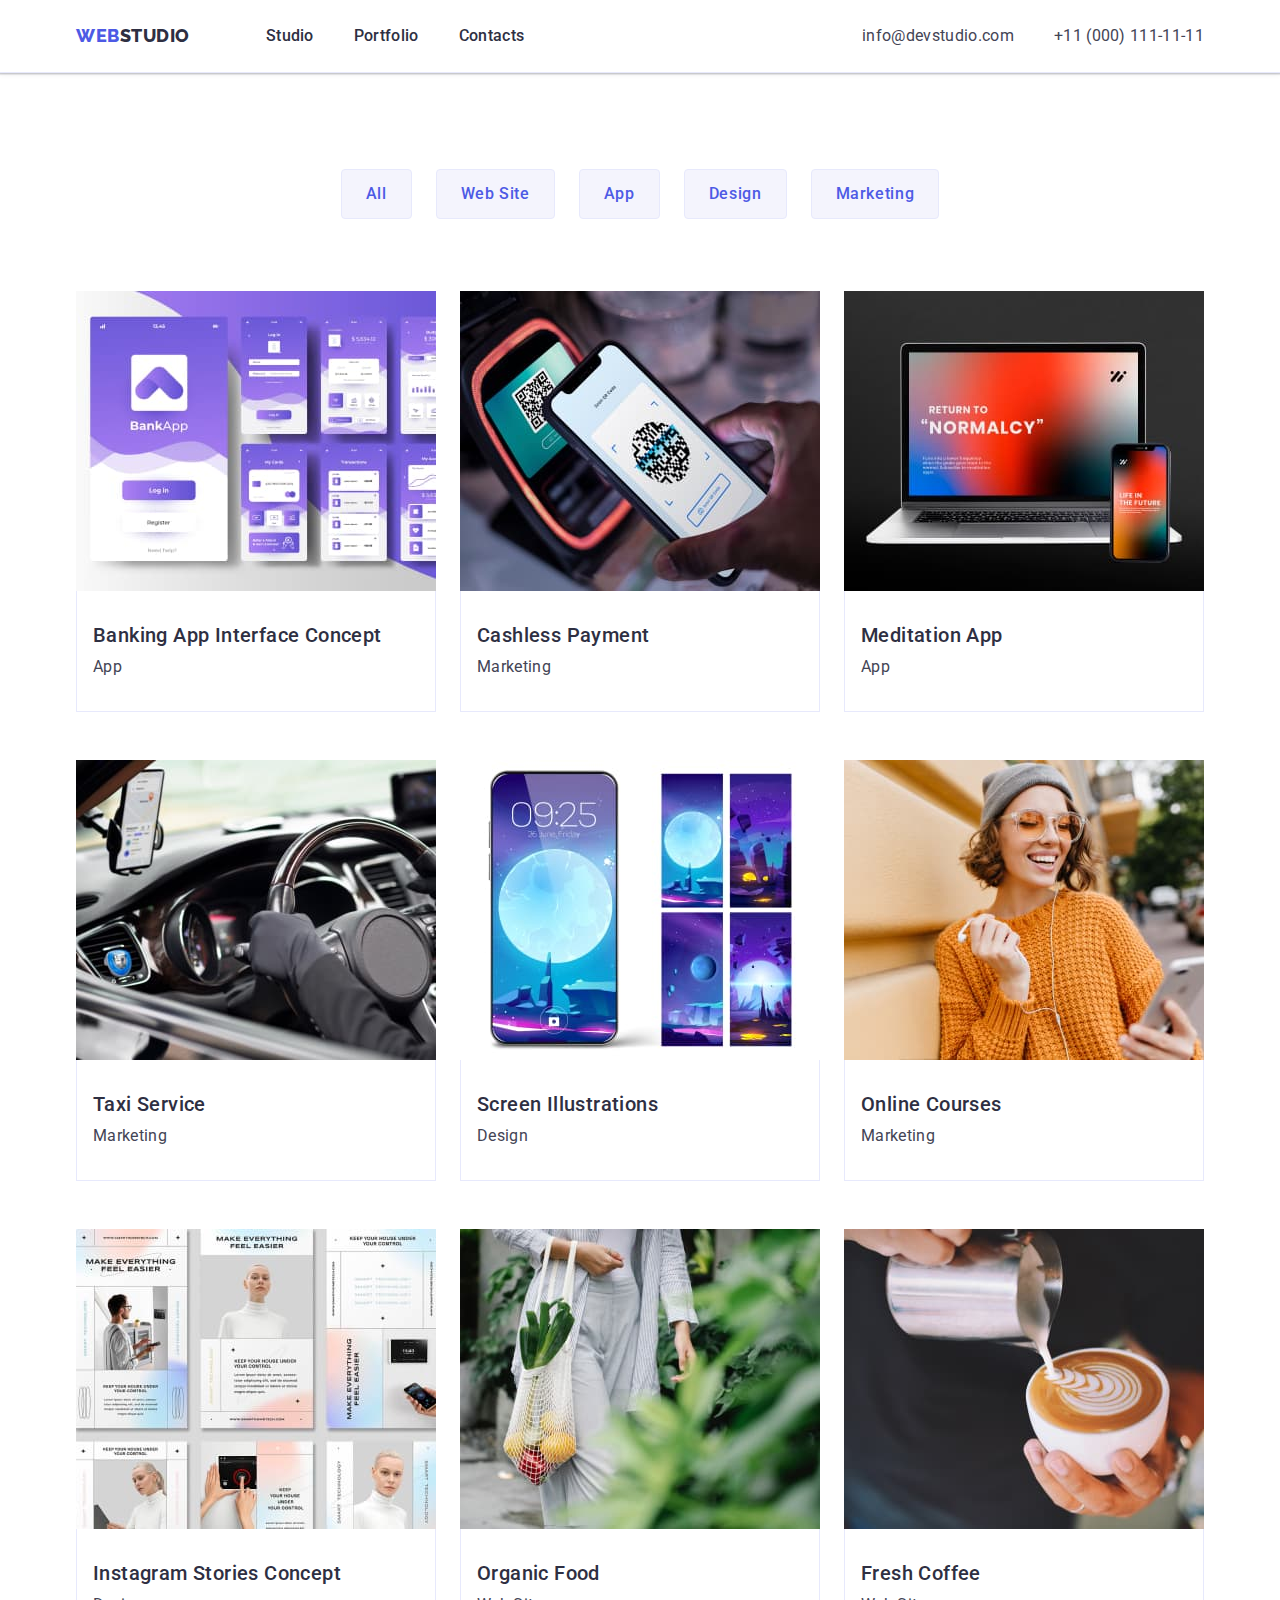
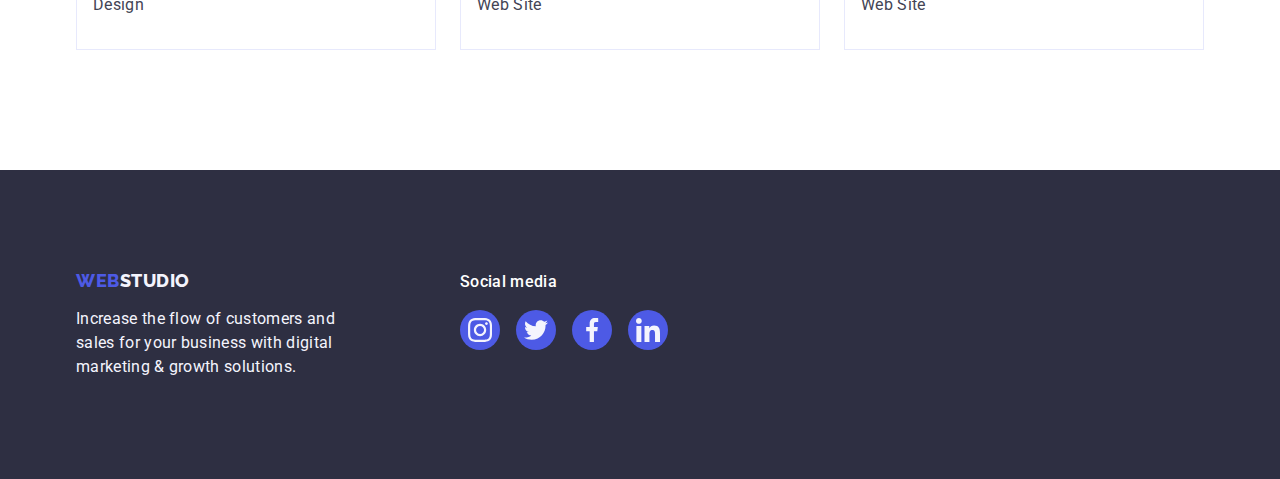
==== portfolio.html @ ec5e8181 "Initial commit" ====
<!DOCTYPE html>
<html lang="en">
  <head>
    <meta charset="UTF-8" />
    <meta name="viewport" content="width=device-width, initial-scale=1.0" />
    <title>Document</title>
    <link rel="preconnect" href="https://fonts.googleapis.com" />
    <link rel="preconnect" href="https://fonts.gstatic.com" crossorigin />
    <link
      href="https://fonts.googleapis.com/css2?family=Raleway:wght@800&family=Roboto:wght@400;500;700&display=swap"
      rel="stylesheet"
    />
    <link
      rel="stylesheet"
      href="https://cdn.jsdelivr.net/npm/modern-normalize@2.0.0/modern-normalize.min.css"
    />
    <link rel="stylesheet" href="./css/styles.css" />
  </head>
  <body>
    <!-- HEADER -->

    <header class="header">
      <div class="container header-div">
        <nav class="header-nav">
          <a class="logo link" href="./index.html"
            >Web<span class="logo-accent">Studio</span></a
          >
          <ul class="header-nav-menu list">
            <li class="header-item">
              <a class="nav-link link" href="./index.html">Studio</a>
            </li>
            <li class="header-item">
              <a class="nav-link link" href="./portfolio.html">Portfolio</a>
            </li>
            <li class="header-item">
              <a class="nav-link link" href="">Contacts</a>
            </li>
          </ul>
        </nav>
        <address class="header-adress">
          <ul class="adress-menu list">
            <li class="adress-item">
              <a class="adress-link link" href="mailto:info@devstudio.com"
                >info@devstudio.com</a
              >
            </li>
            <li class="adress-item">
              <a class="adress-link link" href="tel:+110001111111"
                >+11 (000) 111-11-11</a
              >
            </li>
          </ul>
        </address>
      </div>
    </header>

    <main>
      <section class="section-portfolio">
        <div class="container">
          <h1 class="visually-hidden">portfolio</h1>
          <ul class="portfolio-menu list">
            <li class="portfolio-item">
              <button type="button" class="portfolio-button">All</button>
            </li>
            <li class="portfolio-item">
              <button type="button" class="portfolio-button">Web Site</button>
            </li>
            <li class="portfolio-item">
              <button type="button" class="portfolio-button">App</button>
            </li>
            <li class="portfolio-item">
              <button type="button" class="portfolio-button">Design</button>
            </li>
            <li class="portfolio-item">
              <button type="button" class="portfolio-button">Marketing</button>
            </li>
          </ul>

          <ul class="portfolio-card-menu list">
            <li class="portfolio-card-item">
              <a class="portfolio-card-link link" href="">
                <img
                  src="./images/portfolio/one.jpg"
                  alt="App"
                  width="360"
                  height="300"
                />
                <div class="card-container">
                  <h2 class="portfolio-title">Banking App Interface Concept</h2>
                  <p class="portfolio-text">App</p>
                </div>
              </a>
            </li>
            <li class="portfolio-card-item">
              <a class="portfolio-card-link link" href="">
                <img
                  src="./images/portfolio/two.jpg"
                  alt="Marketing"
                  width="360"
                  height="300"
                />
                <div class="card-container">
                  <h2 class="portfolio-title">Cashless Payment</h2>
                  <p class="portfolio-text">Marketing</p>
                </div>
              </a>
            </li>
            <li class="portfolio-card-item">
              <a class="portfolio-card-link link" href="">
                <img
                  src="./images/portfolio/three.jpg"
                  alt="App"
                  width="360"
                  height="300"
                />
                <div class="card-container">
                  <h2 class="portfolio-title">Meditation App</h2>
                  <p class="portfolio-text">App</p>
                </div>
              </a>
            </li>
            <li class="portfolio-card-item">
              <a class="portfolio-card-link link" href="">
                <img
                  src="./images/portfolio/four.jpg"
                  alt="Marketing"
                  width="360"
                  height="300"
                />
                <div class="card-container">
                  <h2 class="portfolio-title">Taxi Service</h2>
                  <p class="portfolio-text">Marketing</p>
                </div>
              </a>
            </li>
            <li class="portfolio-card-item">
              <a class="portfolio-card-link link" href="">
                <img
                  src="./images/portfolio/five.jpg"
                  alt="Design"
                  width="360"
                  height="300"
                />
                <div class="card-container">
                  <h2 class="portfolio-title">Screen Illustrations</h2>
                  <p class="portfolio-text">Design</p>
                </div>
              </a>
            </li>
            <li class="portfolio-card-item">
              <a class="portfolio-card-link link" href="">
                <img
                  src="./images/portfolio/six.jpg"
                  alt="Marketing"
                  width="360"
                  height="300"
                />
                <div class="card-container">
                  <h2 class="portfolio-title">Online Courses</h2>
                  <p class="portfolio-text">Marketing</p>
                </div>
              </a>
            </li>
            <li class="portfolio-card-item">
              <a class="portfolio-card-link link" href="">
                <img
                  src="./images/portfolio/seven.jpg"
                  alt="Design"
                  width="360"
                  height="300"
                />
                <div class="card-container">
                  <h2 class="portfolio-title">Instagram Stories Concept</h2>
                  <p class="portfolio-text">Design</p>
                </div>
              </a>
            </li>
            <li class="portfolio-card-item">
              <a class="portfolio-card-link link" href="">
                <img
                  src="./images/portfolio/eight.jpg"
                  alt="Web Site"
                  width="360"
                  height="300"
                />
                <div class="card-container">
                  <h2 class="portfolio-title">Organic Food</h2>
                  <p class="portfolio-text">Web Site</p>
                </div>
              </a>
            </li>
            <li class="portfolio-card-item">
              <a class="portfolio-card-link link" href="">
                <img
                  src="./images/portfolio/nine.jpg"
                  alt="Web Site"
                  width="360"
                  height="300"
                />
                <div class="card-container">
                  <h2 class="portfolio-title">Fresh Coffee</h2>
                  <p class="portfolio-text">Web Site</p>
                </div>
              </a>
            </li>
          </ul>
        </div>
      </section>
    </main>

    <!-- FOOTER -->

    <footer class="footer">
      <div class="container centered">
        <div class="footer-wrapper-left">
          <a class="footer-logo link" href="./index.html"
            >Web<span class="footer-logo-accent">Studio</span></a
          >
          <p class="footer-text">
            Increase the flow of customers and sales for your business with
            digital marketing & growth solutions.
          </p>
        </div>
        <div class="footer-wrapper-right">
          <p class="footer-socials-text">Social media</p>
          <ul class="footer-socials-menu list">
            <li class="footer-socials-item">
              <a class="footer-socials-link" href="">
                <svg class="footer-socials-icon" width="24" height="24">
                  <use href="./images/icons.svg#icon-instagram"></use>
                </svg>
              </a>
            </li>
            <li class="footer-socials-item">
              <a class="footer-socials-link" href="">
                <svg class="footer-socials-icon" width="24" height="24">
                  <use href="./images/icons.svg#icon-twitter"></use>
                </svg>
              </a>
            </li>
            <li class="footer-socials-item">
              <a class="footer-socials-link" href="">
                <svg class="footer-socials-icon" width="24" height="24">
                  <use href="./images/icons.svg#icon-facebook"></use>
                </svg>
              </a>
            </li>
            <li class="footer-socials-item">
              <a class="footer-socials-link" href="">
                <svg class="footer-socials-icon" width="24" height="24">
                  <use href="./images/icons.svg#icon-linkedin"></use>
                </svg>
              </a>
            </li>
          </ul>
        </div>
      </div>
    </footer>
  </body>
</html>
---- css/styles.css ----
:root {
  --navyblue-color-titles: #2e2f42;
  --slate-color-text: #434455;
  --white-color: #ffffff;
  --primary-accent-color: #4d5ae5;
  --secundary-accent-color: #f4f4fd;
}

body {
  font-family: "Roboto", sans-serif;
  color: var(--slate-color-text);
  background-color: var(--white-color);
}

/* UTILITIES */

h1,
h2,
h3,
p {
  margin-top: 0;
  margin-bottom: 0;
}

ul,
ol {
  margin-top: 0;
  margin-bottom: 0;
  padding-left: 0;
}

img {
  display: block;
}

button {
  cursor: pointer;
}

.list {
  list-style: none;
}

.link {
  text-decoration: none;
}

.container {
  width: 1158px;
  margin-left: auto;
  margin-right: auto;
  padding-left: 15px;
  padding-right: 15px;
}

.visually-hidden {
  position: absolute;
  width: 1px;
  height: 1px;
  margin: -1px;
  border: 0;
  padding: 0;
  white-space: nowrap;
  clip-path: inset(100%);
  clip: rect(0 0 0 0);
  overflow: hidden;
}

/* HEADER */

.header {
  padding-top: 24px;
  padding-bottom: 24px;

  border-bottom: 1px solid #e7e9fc;
  box-shadow: 0px 1px 6px 0px rgba(46, 47, 66, 0.08),
    0px 1px 1px 0px rgba(46, 47, 66, 0.16),
    0px 2px 1px 0px rgba(46, 47, 66, 0.08);
}

.header-div {
  display: flex;
}

.header-nav {
  display: flex;
  align-items: center;
}
.logo {
  margin-right: 76px;

  font-size: 18px;
  font-family: Raleway, sans-serif;
  font-weight: 800;
  line-height: 1.17;
  letter-spacing: 0.54px;
  text-transform: uppercase;
  color: var(--primary-accent-color);
}
.logo-accent {
  color: var(--navyblue-color-titles);
}
.header-nav-menu {
  display: flex;
}
.header-item:not(:last-child) {
  margin-right: 40px;
}

.nav-link {
  padding-top: 24px;
  padding-bottom: 24px;

  font-size: 16px;
  font-weight: 500;
  line-height: 1.5;
  letter-spacing: 0.32px;
  color: var(--navyblue-color-titles);
}

.nav-link:hover,
.nav-link:focus {
  color: #404bbf;
}

.header-adress {
  margin-left: auto;

  font-style: normal;
}
.adress-menu {
  display: flex;
}
.adress-item:not(:last-child) {
  margin-right: 40px;
}
.adress-link {
  font-size: 16px;
  font-weight: 400;
  line-height: 1.5;
  letter-spacing: 0.32px;
  color: var(--slate-color-text);
}

.adress-link:hover,
.adress-link:focus {
  color: #404bbf;
}

/* HERO */
.hero {
  padding: 188px 0;
  max-width: 1440px;

  background-color: var(--navyblue-color-titles);
  background-image: linear-gradient(
      rgba(46, 47, 66, 0.7),
      rgba(46, 47, 66, 0.7)
    ),
    url(../images/hero/hero-bg.jpeg);
  background-size: cover;
  background-repeat: no-repeat;
  background-position: center;
}
.hero-title {
  margin-bottom: 48px;
  margin-left: auto;
  margin-right: auto;
  max-width: 496px;

  font-size: 56px;
  font-weight: 700;
  line-height: 1.07;
  letter-spacing: 1.12px;
  color: var(--white-color);
  text-align: center;
}
.hero-button {
  display: block;
  padding: 16px 32px;
  margin: auto;
  min-width: 169px;
  height: 56px;
  border: none;
  border-radius: 4px;

  font-family: "Roboto", sans-serif;
  font-size: 16px;
  font-weight: 500;
  line-height: 1.5;
  letter-spacing: 0.04em;
  color: var(--white-color);
  background-color: var(--primary-accent-color);
}

.hero-button:hover,
.hero-button:focus {
  background-color: #404bbf;
}

/* FEATURES */

.features {
  padding-top: 120px;
  padding-bottom: 120px;
}
.features-menu {
  display: flex;
  gap: 24px;
}
.features-item {
  width: calc((100% - 72px) / 4);
}

.features-container {
  display: flex;
  justify-content: center;
  align-items: center;
  margin-bottom: 8px;
  width: 264px;
  height: 112px;
  border-radius: 4px;
  background: var(--secundary-accent-color);
}
.features-icon {
  width: 64px;
  height: 64px;
}

.features-title {
  margin-bottom: 8px;

  font-size: 20px;
  font-weight: 500;
  line-height: 1.2;
  letter-spacing: 0.4px;
  color: var(--navyblue-color-titles);
}
.features-text {
  font-size: 16px;
  font-weight: 400;
  line-height: 1.5;
  letter-spacing: 0.32px;
}

/* OUR WORK */

.section-work {
  padding-bottom: 120px;
}

.work-title {
  margin-bottom: 72px;

  font-size: 36px;
  font-weight: 700;
  line-height: 1.11;
  letter-spacing: 0.72px;
  text-transform: capitalize;
  color: var(--navyblue-color-titles);
  text-align: center;
}

.work-menu {
  display: flex;
  gap: 24px;
}

.work-item {
  width: calc((100% - 48) / 3);
}

/* OUR TEAM */

.section-team {
  padding-top: 120px;
  padding-bottom: 120px;

  background-color: var(--secundary-accent-color);
}
.team-title {
  margin-bottom: 72px;

  font-size: 36px;
  font-weight: 700;
  line-height: 1.11;
  letter-spacing: 0.72px;
  text-transform: capitalize;
  color: var(--navyblue-color-titles);
  text-align: center;
}
.team-menu {
  display: flex;
  gap: 24px;
}
.team-item {
  width: calc((100% - 72px) / 4);
  background-color: var(--white-color);
  border-radius: 0px 0px 4px 4px;
  box-shadow: 0px 2px 1px 0px rgba(46, 47, 66, 0.08),
    0px 1px 1px 0px rgba(46, 47, 66, 0.16),
    0px 1px 6px 0px rgba(46, 47, 66, 0.08);
}

.team-descr {
  padding: 32px 16px;

  text-align: center;
}

.team-socials-menu {
  display: flex;
  gap: 24px;
  justify-content: center;
  align-items: center;
}
.team-socials-item {
  width: 40px;
  height: 40px;
}

.team-socials-link {
  display: flex;
  justify-content: center;
  align-items: center;
  border-radius: 50%;
  background: var(--primary-accent-color);
  width: 100%;
  height: 100%;
}

.team-socials-link:hover,
.team-socials-link:focus {
  background-color: #404bbf;
}

.team-socials-icon {
  fill: #f4f4fd;
}

.name {
  margin-bottom: 8px;

  font-size: 20px;
  font-weight: 500;
  line-height: 1.2;
  letter-spacing: 0.4px;
  color: var(--navyblue-color-titles);
}
.position {
  margin-bottom: 8px;

  font-size: 16px;
  font-weight: 400;
  line-height: 1.5;
  letter-spacing: 0.32px;
}

/* CUSTOMERS */

.customers {
  padding-top: 120px;
  padding-bottom: 120px;
}

.customers-title {
  margin-bottom: 72px;

  font-size: 36px;
  font-weight: 700;
  line-height: 1.11;
  letter-spacing: 0.72px;
  text-transform: capitalize;
  color: var(--navyblue-color-titles);
  text-align: center;
}

.customers-menu {
  display: flex;
  gap: 24px;
}

.customers-item {
  justify-content: center;
  align-items: center;
}

.customers-link {
  display: flex;
  justify-content: center;
  align-items: center;
  border: 1px solid #8e8f99;
  border-radius: 4px;
  color: #8e8f99;

  width: 168px;
  height: 88px;
}

.customers-link:hover,
.customers-link:focus {
  border-color: #404bbf;
  color: #404bbf;
}

.customers-icon {
  fill: currentColor;
  width: 104px;
  height: 56px;
}

/* FOOTER */

.footer {
  padding-top: 100px;
  padding-bottom: 100px;

  background-color: var(--navyblue-color-titles);
}

.footer-logo {
  display: inline-block;
  margin-bottom: 16px;

  font-size: 18px;
  font-family: Raleway, sans-serif;
  font-weight: 800;
  line-height: 1.17;
  letter-spacing: 0.54px;
  text-transform: uppercase;
  color: var(--primary-accent-color);
}

.footer-logo-accent {
  color: var(--secundary-accent-color);
}

.footer-text {
  max-width: 264px;
  font-size: 16px;
  font-weight: 400;
  line-height: 1.5;
  letter-spacing: 0.32px;
  color: var(--secundary-accent-color);
}

.footer-socials-text {
  margin-bottom: 16px;

  font-size: 16px;
  font-weight: 500;
  line-height: 1.5;
  letter-spacing: 0.32px;
  color: var(--white-color);
}

.footer-socials-menu {
  display: flex;
  gap: 16px;
}

.footer-socials-item {
  justify-content: center;
  align-items: center;
}

.footer-socials-link {
  display: flex;
  justify-content: center;
  align-items: center;
  width: 40px;
  height: 40px;
  border-radius: 50%;
  background-color: var(--primary-accent-color);
}

.footer-socials-link:hover,
.footer-socials-link:focus {
  background-color: #31d0aa;
}

.footer-socials-icon {
  fill: #f4f4fd;
}

.centered {
  display: flex;
  align-items: baseline;
}

.footer-wrapper-left {
  margin-right: 120px;
}

/* PORTFOLIO */

.section-portfolio {
  padding-top: 96px;
  padding-bottom: 120px;
}

.portfolio-menu {
  display: flex;
  gap: 24px;
  justify-content: center;
  align-items: center;
  margin-bottom: 72px;
}

.portfolio-button {
  padding: 12px 24px;

  font-family: "Roboto", sans-serif;
  font-size: 16px;
  font-weight: 500;
  line-height: 1.5;
  letter-spacing: 0.04em;
  color: var(--primary-accent-color);
  background-color: var(--secundary-accent-color);
  border-radius: 4px;
  border: 1px solid #e7e9fc;
  background: var(--secundary-accent-color);
}

.portfolio-button:hover,
.portfolio-button:focus {
  color: var(--white-color);
  background-color: #404bbf;
  border: 1px solid transparent;
  box-shadow: 0px 2px 2px 0px rgba(0, 0, 0, 0.12),
    0px 2px 1px 0px rgba(0, 0, 0, 0.08), 0px 3px 1px 0px rgba(0, 0, 0, 0.1);
}

.portfolio-card-menu {
  display: flex;
  flex-wrap: wrap;
  column-gap: 24px;
  row-gap: 48px;
}

.portfolio-card-item {
  width: calc((100% - 48px) / 3);
}

.portfolio-card-link {
  display: block;
}

.portfolio-card-link:hover,
.portfolio-card-link:focus {
  box-shadow: 0px 2px 1px 0px rgba(46, 47, 66, 0.08),
    0px 1px 1px 0px rgba(46, 47, 66, 0.16),
    0px 1px 6px 0px rgba(46, 47, 66, 0.08);
}

.card-container {
  padding: 32px 16px;
  border: 1px solid#E7E9FC;
  border-top: none;
}

/* .card-container:hover,
.card-container:focus {
  box-shadow: 0px 2px 1px 0px rgba(46, 47, 66, 0.08),
    0px 1px 1px 0px rgba(46, 47, 66, 0.16),
    0px 1px 6px 0px rgba(46, 47, 66, 0.08);
} */

.portfolio-title {
  margin-bottom: 8px;
  font-size: 20px;
  font-weight: 500;
  line-height: 1.2;
  letter-spacing: 0.4px;
  color: var(--navyblue-color-titles);
}

.portfolio-text {
  font-size: 16px;
  font-weight: 400;
  line-height: 1.5;
  letter-spacing: 0.32px;
  color: var(--slate-color-text);
}
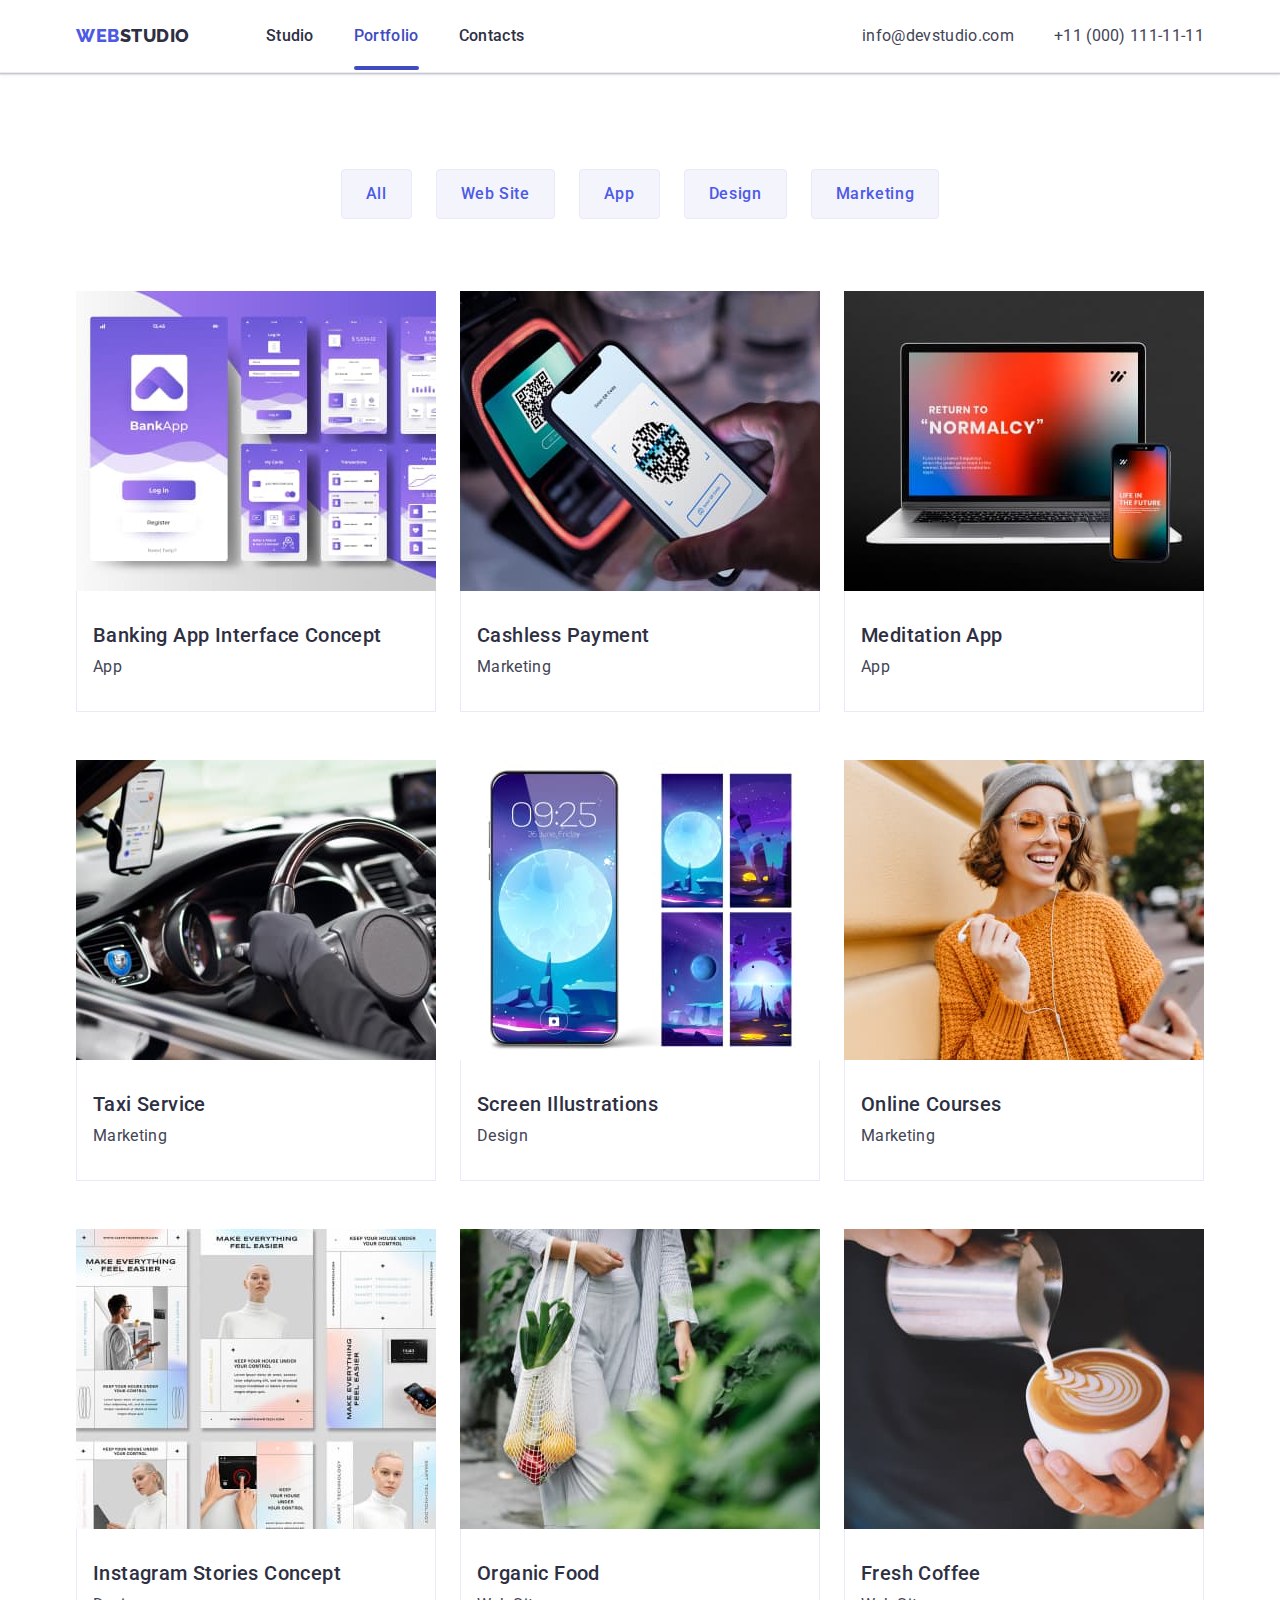
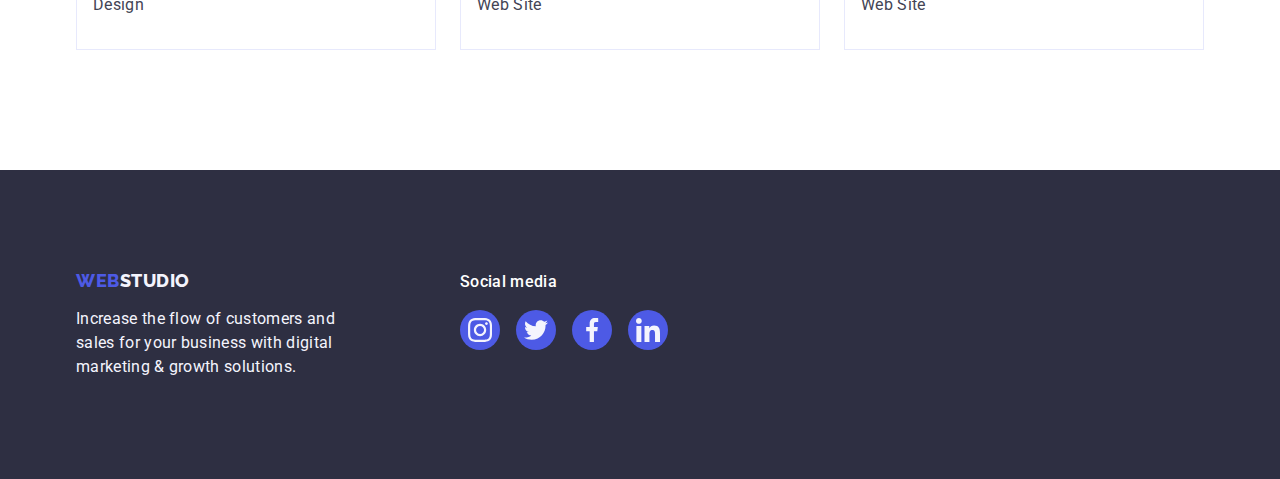
==== commit 0ffd6f7b: "add header current line and transitions" ====
--- a/portfolio.html
+++ b/portfolio.html
@@ -30,7 +30,9 @@
               <a class="nav-link link" href="./index.html">Studio</a>
             </li>
             <li class="header-item">
-              <a class="nav-link link" href="./portfolio.html">Portfolio</a>
+              <a class="nav-link link current-line" href="./portfolio.html"
+                >Portfolio</a
+              >
             </li>
             <li class="header-item">
               <a class="nav-link link" href="">Contacts</a>
@@ -79,12 +81,19 @@
           <ul class="portfolio-card-menu list">
             <li class="portfolio-card-item">
               <a class="portfolio-card-link link" href="">
-                <img
-                  src="./images/portfolio/one.jpg"
-                  alt="App"
-                  width="360"
-                  height="300"
-                />
+                <div class="overlay-container">
+                  <img
+                    src="./images/portfolio/one.jpg"
+                    alt="App"
+                    width="360"
+                    height="300"
+                  />
+                  <p class="overlay">
+                    14 Stylish and User-Friendly App Design Concepts · Task
+                    Manager App · Calorie Tracker App · Exotic Fruit Ecommerce
+                    App · Cloud Storage App
+                  </p>
+                </div>
                 <div class="card-container">
                   <h2 class="portfolio-title">Banking App Interface Concept</h2>
                   <p class="portfolio-text">App</p>
@@ -93,12 +102,19 @@
             </li>
             <li class="portfolio-card-item">
               <a class="portfolio-card-link link" href="">
-                <img
-                  src="./images/portfolio/two.jpg"
-                  alt="Marketing"
-                  width="360"
-                  height="300"
-                />
+                <div class="overlay-container">
+                  <img
+                    src="./images/portfolio/two.jpg"
+                    alt="Marketing"
+                    width="360"
+                    height="300"
+                  />
+                  <p class="overlay">
+                    14 Stylish and User-Friendly App Design Concepts · Task
+                    Manager App · Calorie Tracker App · Exotic Fruit Ecommerce
+                    App · Cloud Storage App
+                  </p>
+                </div>
                 <div class="card-container">
                   <h2 class="portfolio-title">Cashless Payment</h2>
                   <p class="portfolio-text">Marketing</p>
@@ -107,12 +123,19 @@
             </li>
             <li class="portfolio-card-item">
               <a class="portfolio-card-link link" href="">
-                <img
-                  src="./images/portfolio/three.jpg"
-                  alt="App"
-                  width="360"
-                  height="300"
-                />
+                <div class="overlay-container">
+                  <img
+                    src="./images/portfolio/three.jpg"
+                    alt="App"
+                    width="360"
+                    height="300"
+                  />
+                  <p class="overlay">
+                    14 Stylish and User-Friendly App Design Concepts · Task
+                    Manager App · Calorie Tracker App · Exotic Fruit Ecommerce
+                    App · Cloud Storage App
+                  </p>
+                </div>
                 <div class="card-container">
                   <h2 class="portfolio-title">Meditation App</h2>
                   <p class="portfolio-text">App</p>
@@ -121,12 +144,19 @@
             </li>
             <li class="portfolio-card-item">
               <a class="portfolio-card-link link" href="">
-                <img
-                  src="./images/portfolio/four.jpg"
-                  alt="Marketing"
-                  width="360"
-                  height="300"
-                />
+                <div class="overlay-container">
+                  <img
+                    src="./images/portfolio/four.jpg"
+                    alt="Marketing"
+                    width="360"
+                    height="300"
+                  />
+                  <p class="overlay">
+                    14 Stylish and User-Friendly App Design Concepts · Task
+                    Manager App · Calorie Tracker App · Exotic Fruit Ecommerce
+                    App · Cloud Storage App
+                  </p>
+                </div>
                 <div class="card-container">
                   <h2 class="portfolio-title">Taxi Service</h2>
                   <p class="portfolio-text">Marketing</p>
@@ -135,12 +165,19 @@
             </li>
             <li class="portfolio-card-item">
               <a class="portfolio-card-link link" href="">
-                <img
-                  src="./images/portfolio/five.jpg"
-                  alt="Design"
-                  width="360"
-                  height="300"
-                />
+                <div class="overlay-container">
+                  <img
+                    src="./images/portfolio/five.jpg"
+                    alt="Design"
+                    width="360"
+                    height="300"
+                  />
+                  <p class="overlay">
+                    14 Stylish and User-Friendly App Design Concepts · Task
+                    Manager App · Calorie Tracker App · Exotic Fruit Ecommerce
+                    App · Cloud Storage App
+                  </p>
+                </div>
                 <div class="card-container">
                   <h2 class="portfolio-title">Screen Illustrations</h2>
                   <p class="portfolio-text">Design</p>
@@ -149,12 +186,19 @@
             </li>
             <li class="portfolio-card-item">
               <a class="portfolio-card-link link" href="">
-                <img
-                  src="./images/portfolio/six.jpg"
-                  alt="Marketing"
-                  width="360"
-                  height="300"
-                />
+                <div class="overlay-container">
+                  <img
+                    src="./images/portfolio/six.jpg"
+                    alt="Marketing"
+                    width="360"
+                    height="300"
+                  />
+                  <p class="overlay">
+                    14 Stylish and User-Friendly App Design Concepts · Task
+                    Manager App · Calorie Tracker App · Exotic Fruit Ecommerce
+                    App · Cloud Storage App
+                  </p>
+                </div>
                 <div class="card-container">
                   <h2 class="portfolio-title">Online Courses</h2>
                   <p class="portfolio-text">Marketing</p>
@@ -163,12 +207,19 @@
             </li>
             <li class="portfolio-card-item">
               <a class="portfolio-card-link link" href="">
-                <img
-                  src="./images/portfolio/seven.jpg"
-                  alt="Design"
-                  width="360"
-                  height="300"
-                />
+                <div class="overlay-container">
+                  <img
+                    src="./images/portfolio/seven.jpg"
+                    alt="Design"
+                    width="360"
+                    height="300"
+                  />
+                  <p class="overlay">
+                    14 Stylish and User-Friendly App Design Concepts · Task
+                    Manager App · Calorie Tracker App · Exotic Fruit Ecommerce
+                    App · Cloud Storage App
+                  </p>
+                </div>
                 <div class="card-container">
                   <h2 class="portfolio-title">Instagram Stories Concept</h2>
                   <p class="portfolio-text">Design</p>
@@ -177,12 +228,19 @@
             </li>
             <li class="portfolio-card-item">
               <a class="portfolio-card-link link" href="">
-                <img
-                  src="./images/portfolio/eight.jpg"
-                  alt="Web Site"
-                  width="360"
-                  height="300"
-                />
+                <div class="overlay-container">
+                  <img
+                    src="./images/portfolio/eight.jpg"
+                    alt="Web Site"
+                    width="360"
+                    height="300"
+                  />
+                  <p class="overlay">
+                    14 Stylish and User-Friendly App Design Concepts · Task
+                    Manager App · Calorie Tracker App · Exotic Fruit Ecommerce
+                    App · Cloud Storage App
+                  </p>
+                </div>
                 <div class="card-container">
                   <h2 class="portfolio-title">Organic Food</h2>
                   <p class="portfolio-text">Web Site</p>
@@ -191,12 +249,19 @@
             </li>
             <li class="portfolio-card-item">
               <a class="portfolio-card-link link" href="">
-                <img
-                  src="./images/portfolio/nine.jpg"
-                  alt="Web Site"
-                  width="360"
-                  height="300"
-                />
+                <div class="overlay-container">
+                  <img
+                    src="./images/portfolio/nine.jpg"
+                    alt="Web Site"
+                    width="360"
+                    height="300"
+                  />
+                  <p class="overlay">
+                    14 Stylish and User-Friendly App Design Concepts · Task
+                    Manager App · Calorie Tracker App · Exotic Fruit Ecommerce
+                    App · Cloud Storage App
+                  </p>
+                </div>
                 <div class="card-container">
                   <h2 class="portfolio-title">Fresh Coffee</h2>
                   <p class="portfolio-text">Web Site</p>
--- a/css/styles.css
+++ b/css/styles.css
@@ -108,6 +108,7 @@
 }
 
 .nav-link {
+  position: relative;
   padding-top: 24px;
   padding-bottom: 24px;
 
@@ -116,6 +117,7 @@
   line-height: 1.5;
   letter-spacing: 0.32px;
   color: var(--navyblue-color-titles);
+  transition: color 250ms cubic-bezier(0.4, 0, 0.2, 1);
 }
 
 .nav-link:hover,
@@ -123,6 +125,21 @@
   color: #404bbf;
 }
 
+.current-line {
+  color: #404bbf;
+}
+
+.current-line::after {
+  content: "";
+  position: absolute;
+  left: 0;
+  bottom: -1px;
+  height: 4px;
+  background-color: #404bbf;
+  border-radius: 2px;
+  width: 100%;
+}
+
 .header-adress {
   margin-left: auto;
 
@@ -140,6 +157,7 @@
   line-height: 1.5;
   letter-spacing: 0.32px;
   color: var(--slate-color-text);
+  transition: color 250ms cubic-bezier(0.4, 0, 0.2, 1);
 }
 
 .adress-link:hover,
@@ -191,6 +209,7 @@
   letter-spacing: 0.04em;
   color: var(--white-color);
   background-color: var(--primary-accent-color);
+  transition: background-color 250ms cubic-bezier(0.4, 0, 0.2, 1);
 }
 
 .hero-button:hover,
@@ -327,6 +346,7 @@
   background: var(--primary-accent-color);
   width: 100%;
   height: 100%;
+  transition: background-color 250ms cubic-bezier(0.4, 0, 0.2, 1);
 }
 
 .team-socials-link:hover,
@@ -395,6 +415,8 @@
 
   width: 168px;
   height: 88px;
+  transition: border-color 250ms cubic-bezier(0.4, 0, 0.2, 1),
+    color 250ms cubic-bezier(0.4, 0, 0.2, 1);
 }
 
 .customers-link:hover,
@@ -472,6 +494,7 @@
   height: 40px;
   border-radius: 50%;
   background-color: var(--primary-accent-color);
+  transition: background-color 250ms cubic-bezier(0.4, 0, 0.2, 1);
 }
 
 .footer-socials-link:hover,
@@ -490,6 +513,73 @@
 
 .footer-wrapper-left {
   margin-right: 120px;
+}
+
+/* MODAL WINDOW */
+
+.backdrop {
+  position: fixed;
+  top: 0;
+  left: 0;
+  z-index: 999;
+  width: 100%;
+  height: 100%;
+  background-color: rgba(46, 47, 66, 0.4);
+  transition: opacity 250ms cubic-bezier(0.4, 0, 0.2, 1),
+    visibility 250ms cubic-bezier(0.4, 0, 0.2, 1);
+}
+
+.backdrop.is-hidden {
+  opacity: 0;
+  visibility: hidden;
+  pointer-events: none;
+}
+
+.modal {
+  position: absolute;
+  top: 50%;
+  left: 50%;
+  transform: translate(-50%, -50%);
+  width: 408px;
+  min-height: 584px;
+  background-color: #fcfcfc;
+  border-radius: 4px;
+  box-shadow: 0px 2px 1px 0px rgba(0, 0, 0, 0.2),
+    0px 1px 3px 0px rgba(0, 0, 0, 0.12), 0px 1px 1px 0px rgba(0, 0, 0, 0.14);
+  transition: transform 250ms cubic-bezier(0.4, 0, 0.2, 1);
+}
+
+.modal-close-btn {
+  position: absolute;
+  top: 24px;
+  right: 24px;
+  display: flex;
+  justify-content: center;
+  align-items: center;
+  padding: 0;
+  width: 24px;
+  height: 24px;
+  background-color: #e7e9fc;
+  border: 1px solid rgba(0, 0, 0, 0.1);
+  border-radius: 50%;
+  transition: background-color 250ms cubic-bezier(0.4, 0, 0.2, 1),
+    border 250ms cubic-bezier(0.4, 0, 0.2, 1);
+}
+
+.modal-close-btn:hover,
+.modal-close-btn:focus {
+  background-color: #404bbf;
+  border: none;
+}
+
+.modal-close-icon {
+  fill: #2e2f42;
+  transition: fill 250ms cubic-bezier(0.4, 0, 0.2, 1);
+}
+
+.modal-close-icon:hover,
+.modal-close-icon:focus {
+  fill: #ffffff;
 }
 
 /* PORTFOLIO */
@@ -520,6 +610,10 @@
   border-radius: 4px;
   border: 1px solid #e7e9fc;
   background: var(--secundary-accent-color);
+  transition: color 250ms cubic-bezier(0.4, 0, 0.2, 1),
+    background-color 250ms cubic-bezier(0.4, 0, 0.2, 1),
+    border-color 250ms cubic-bezier(0.4, 0, 0.2, 1),
+    box-shadow 250ms cubic-bezier(0.4, 0, 0.2, 1);
 }
 
 .portfolio-button:hover,
@@ -544,6 +638,12 @@
 
 .portfolio-card-link {
   display: block;
+  transition: box-shadow 250ms cubic-bezier(0.4, 0, 0.2, 1);
+}
+
+.portfolio-card-link:hover .overlay,
+.portfolio-card-link:focus .overlay {
+  transform: translate(0, 0);
 }
 
 .portfolio-card-link:hover,
@@ -558,13 +658,6 @@
   border: 1px solid#E7E9FC;
   border-top: none;
 }
-
-/* .card-container:hover,
-.card-container:focus {
-  box-shadow: 0px 2px 1px 0px rgba(46, 47, 66, 0.08),
-    0px 1px 1px 0px rgba(46, 47, 66, 0.16),
-    0px 1px 6px 0px rgba(46, 47, 66, 0.08);
-} */
 
 .portfolio-title {
   margin-bottom: 8px;
@@ -582,3 +675,26 @@
   letter-spacing: 0.32px;
   color: var(--slate-color-text);
 }
+
+.overlay-container {
+  position: relative;
+  overflow: hidden;
+}
+.overlay {
+  position: absolute;
+  left: 0;
+  top: 0;
+  width: 100%;
+  height: 100%;
+  overflow: auto;
+  transform: translate(0, 100%);
+  transition: transform 250ms cubic-bezier(0.4, 0, 0.2, 1);
+
+  padding: 40px 32px;
+  font-size: 16px;
+  font-weight: 400;
+  line-height: 1.5;
+  letter-spacing: 0.32px;
+  color: var(--secundary-accent-color);
+  background-color: var(--primary-accent-color);
+}
